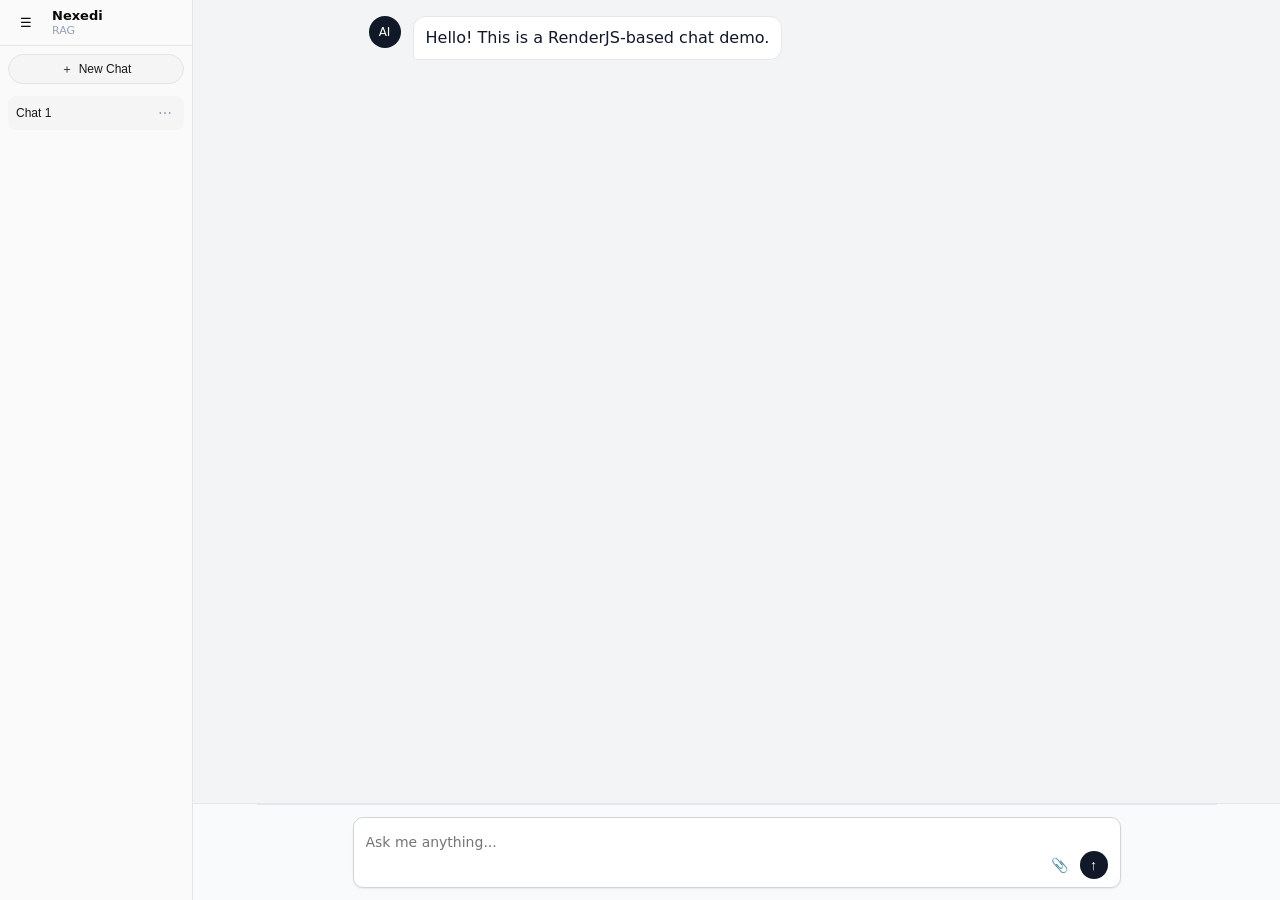
==== index.html @ e05e48a5 "initial commit" ====
<!doctype html>
<html>
  <head>
    <meta charset="utf-8">
    <title>RenderJS Chat + Sidebar Demo</title>

    <!-- 让移动端按设备宽度渲染 -->
    <meta name="viewport" content="width=device-width, initial-scale=1">

    <!-- Core dependencies -->
    <script src="rsvp.js"></script>
    <script src="renderjs.js"></script>

    <!-- Root gadget logic：负责 Chat / Prompt 的联动 -->
    <script src="index_gadget.js"></script>

    <!-- 颜色变量（sidebar.css） -->
    <link rel="stylesheet" href="sidebar.css">

    <style>
      html,
      body {
        height: 100%;
        font-size: 12px;
        -webkit-text-size-adjust: 100%;
        text-size-adjust: 100%;
      }

      body {
        margin: 0;
        font-family: system-ui, -apple-system, BlinkMacSystemFont, "Helvetica Neue",
          Arial, sans-serif;
        background: #f3f4f6;

        display: flex;
        flex-direction: column;
        overflow: hidden; /* 滚动交给内部容器 */
      }

      /* 顶层横向结构：左 Sidebar + 右主内容 */
      .app-shell {
        flex: 1;
        min-height: 0;

        display: flex;
        flex-direction: row;
      }

      /* 左侧 sidebar 容器（宽度由 sidebar gadget 内部控制） */
      [data-gadget-scope="sidebar"] {
        flex: 0 0 auto;
        /* 不设置宽度，由 sidebar 内部 .sidebar-root 决定 */
      }

      /* 右侧主内容区域 */
      .app-main {
        flex: 1 1 auto;
        min-width: 0;
        min-height: 0;

        display: flex;
        flex-direction: column;
      }

      /* 整个聊天布局（上方滚动 chat，下方固定 prompt） */
      .chat-layout {
        flex: 1;
        min-height: 0;

        display: flex;
        flex-direction: column;
      }

      /* 上方滚动区域：滚动条在最右边 */
      .chat-scroll {
        flex: 1;
        min-height: 0;

        width: 100%;
        overflow-y: auto;
        background: #f3f4f6;
      }

      /* 下方 Prompt 条：固定在底部 */
      .prompt-bar {
        border-top: 1px solid #e5e7eb;
        background: #f9fafb;
      }

      /* 中间一栏：居中，左右空白 */
      .page-center {
        width: 100%;
        max-width: 960px;
        margin: 0 auto;
        min-height: 0;

        display: flex;
        flex-direction: column;
      }

      /* 右侧的 chat gadget 容器 */
      [data-gadget-scope="chat"] {
        /* 在 page-center 内自然占满宽度即可 */
      }

      /* 右侧 prompt gadget 容器 */
      [data-gadget-scope="prompt"] {
        /* 样式主要在 prompt_input_gadget.html 内 */
      }
    </style>
  </head>
  <body>
    <div class="app-shell">
      <!-- 左侧 AppSidebar gadget -->
      <div
        data-gadget-url="app_sidebar_gadget.html"
        data-gadget-scope="sidebar"
        data-gadget-sandbox="public"
      ></div>

      <!-- 右侧主内容：Chat + Prompt -->
      <div class="app-main">
        <div class="chat-layout">
          <!-- 上方滚动区域：Chat Container -->
          <div class="chat-scroll">
            <div class="page-center">
              <div
                data-gadget-url="chat_container_gadget.html"
                data-gadget-scope="chat"
                data-gadget-sandbox="public"
              ></div>
            </div>
          </div>

          <!-- 下方固定 Prompt Input -->
          <div class="prompt-bar">
            <div class="page-center">
              <div
                data-gadget-url="prompt_input_gadget.html"
                data-gadget-scope="prompt"
                data-gadget-sandbox="public"
              ></div>
            </div>
          </div>
        </div>
      </div>
    </div>

    <noscript>Please enable JavaScript.</noscript>
  </body>
</html>
---- sidebar.css ----
@layer base {
  :root {
    --sidebar: oklch(0.985 0 0);
    --sidebar-foreground: oklch(0.145 0 0);
    --sidebar-primary: oklch(0.205 0 0);
    --sidebar-primary-foreground: oklch(0.985 0 0);
    --sidebar-accent: oklch(0.97 0 0);
    --sidebar-accent-foreground: oklch(0.205 0 0);
    --sidebar-border: oklch(0.922 0 0);
    --sidebar-ring: oklch(0.708 0 0);
  }

  .dark {
    --sidebar: oklch(0.205 0 0);
    --sidebar-foreground: oklch(0.985 0 0);
    --sidebar-primary: oklch(0.488 0.243 264.376);
    --sidebar-primary-foreground: oklch(0.985 0 0);
    --sidebar-accent: oklch(0.269 0 0);
    --sidebar-accent-foreground: oklch(0.985 0 0);
    --sidebar-border: oklch(1 0 0 / 10%);
    --sidebar-ring: oklch(0.439 0 0);
  }
}

/* ------------ App Sidebar layout & sessions ------------ */

:root {
  --app-sidebar-width: 16rem;      /* expanded */
  --app-sidebar-width-icon: 3rem;  /* collapsed */
}

/* 根容器：左侧栏 */
.sidebar-root {
  position: relative;
  z-index: 20;

  width: var(--app-sidebar-width);
  height: 100vh;          /* 用 height 而不是 min-height */

  background: var(--sidebar);
  color: var(--sidebar-foreground);

  display: flex;
  flex-direction: column;
  border-right: 1px solid var(--sidebar-border);

  transition: width 0.2s ease-in-out, transform 0.2s ease-in-out;
}

.sidebar-root.sidebar-root--collapsed {
  width: var(--app-sidebar-width-icon);
}

.sidebar-inner {
  display: flex;
  flex-direction: column;
  height: 100%;
}

/* Header */

.sidebar-header {
  display: flex;
  align-items: center;
  gap: 8px;
  padding: 8px 12px;
  border-bottom: 1px solid var(--sidebar-border);
  background: var(--sidebar);
}

.sidebar-toggle-btn {
  width: 28px;
  height: 28px;
  border-radius: 9999px;
  border: none;
  margin-right: 4px;

  display: inline-flex;
  align-items: center;
  justify-content: center;

  cursor: pointer;
  background: transparent;
  color: var(--sidebar-foreground);
}

.sidebar-toggle-btn:hover {
  background: var(--sidebar-accent);
  color: var(--sidebar-accent-foreground);
}

/* 品牌块 */

.sidebar-brand {
  display: flex;
  align-items: center;
  min-width: 0;
}

.sidebar-brand-text {
  display: flex;
  flex-direction: column;
  min-width: 0;
}

.sidebar-brand-title {
  font-size: 13px;
  font-weight: 600;
  line-height: 1.2;
}

.sidebar-brand-subtitle {
  font-size: 11px;
  color: rgba(148, 163, 184, 1);
}

/* -------- collapsed 状态的定制行为 -------- */

/* 折叠时隐藏品牌块，只剩按钮；按钮居中 */
.sidebar-root.sidebar-root--collapsed .sidebar-brand {
  display: none !important;
}

.sidebar-root.sidebar-root--collapsed .sidebar-header {
  justify-content: center;
}

/* 折叠时只保留一个 New Session 图标按钮，不显示 session 列表 */
.sidebar-root.sidebar-root--collapsed .sidebar-session-list {
  display: none !important;
}

/* 让 session 区域内内容居中，方便图标按钮居中显示 */
.sidebar-root.sidebar-root--collapsed .sidebar-session-area {
  align-items: center;
}

/* New Session 压成圆形 icon 按钮 */
.sidebar-root.sidebar-root--collapsed .sidebar-newchat-btn {
  width: 32px;
  height: 32px;
  padding: 0;
  border-radius: 9999px;

  display: inline-flex;
  align-items: center;
  justify-content: center;
}

/* 折叠时隐藏 New Session 的文字，只留图标 */
.sidebar-root.sidebar-root--collapsed .sidebar-newchat-btn-text {
  display: none !important;
}

/* 展开状态下的 Session 区域：占满剩余高度，并在内部滚动 */

.sidebar-session-area {
  flex: 1 1 auto;      /* 在 column 布局中占满 header 下面所有剩余高度 */
  min-height: 0;       /* 关键：允许高度被压缩，否则 overflow 不会触发 */
  padding: 8px;
  display: flex;
  flex-direction: column;
  gap: 8px;

  overflow-y: auto;    /* session 多的时候，这里会出现垂直滚动条 */
  overflow-x: hidden;
}

/* New Chat 按钮（展开状态） */

.sidebar-newchat-btn {
  display: inline-flex;
  align-items: center;
  justify-content: center;
  gap: 6px;

  padding: 6px 10px;
  border-radius: 9999px;
  border: 1px solid var(--sidebar-border);

  font-size: 12px;
  line-height: 1.4;
  background: var(--sidebar-accent);
  color: var(--sidebar-accent-foreground);
  cursor: pointer;

  transition: background-color 0.15s ease, color 0.15s ease,
    border-color 0.15s ease;
}

.sidebar-newchat-btn:hover {
  background: var(--sidebar-primary);
  color: var(--sidebar-primary-foreground);
  border-color: var(--sidebar-primary);
}

.sidebar-newchat-btn-icon {
  font-size: 12px;
}

.sidebar-newchat-btn-text {
  white-space: nowrap;
}

/* Sessions 列表（展开状态） */

.sidebar-session-list {
  margin-top: 4px;
  display: flex;
  flex-direction: column;
  gap: 4px;
}

.sidebar-session-item {
  position: relative;
  border-radius: 8px;
}

/* 主按钮：选中 session */
.sidebar-session-button {
  width: 100%;
  border: none;
  background: transparent;
  cursor: pointer;

  display: flex;
  align-items: center;
  justify-content: space-between; /* 左标题 + 右三点 */
  gap: 4px;

  padding: 6px 8px;
  border-radius: 8px;

  font-size: 12px;
  line-height: 1.4;
  color: var(--sidebar-foreground);

  transition: background-color 0.15s ease, color 0.15s ease;
}

.sidebar-session-button:hover {
  background: var(--sidebar-accent);
  color: var(--sidebar-accent-foreground);
}

.sidebar-session-button[data-active="true"] {
  background: var(--sidebar-accent);
  color: var(--sidebar-accent-foreground);
  font-weight: 500;
}

/* 左侧主内容：只有 title */

.sidebar-session-main {
  display: flex;
  align-items: center;
  gap: 6px;
  min-width: 0;
}

.sidebar-session-title {
  min-width: 0;
  white-space: nowrap;
  text-overflow: ellipsis;
  overflow: hidden;
}

/* 三点按钮：和标题在同一行 */

.sidebar-session-more-btn {
  flex-shrink: 0;
  border: none;
  background: transparent;
  cursor: pointer;

  width: 22px;
  height: 22px;
  border-radius: 9999px;

  display: inline-flex;
  align-items: center;
  justify-content: center;

  font-size: 14px;
  color: rgba(148, 163, 184, 1);
}

.sidebar-session-more-btn:hover {
  background: rgba(15, 23, 42, 0.06);
}

/* Popup 菜单 */

.sidebar-session-menu {
  position: absolute;
  right: 4px;
  top: 100%;
  margin-top: 4px;

  min-width: 120px;
  padding: 4px 0;
  border-radius: 8px;

  background: var(--sidebar);
  color: var(--sidebar-foreground);
  border: 1px solid var(--sidebar-border);
  box-shadow: 0 4px 10px rgba(15, 23, 42, 0.2);

  font-size: 12px;
  display: none;
  z-index: 30;
}

.sidebar-session-item.sidebar-session-item--menu-open
  > .sidebar-session-menu {
  display: block;
}

.sidebar-session-menu-item {
  width: 100%;
  padding: 4px 10px;
  border: none;
  background: transparent;
  text-align: left;
  font-size: 12px;
  line-height: 1.4;
  cursor: pointer;
}

.sidebar-session-menu-item:hover {
  background: var(--sidebar-accent);
  color: var(--sidebar-accent-foreground);
}

/* 移动端：抽屉 + 背景 */

@media (max-width: 768px) {
  .sidebar-root {
    position: fixed;
    inset: 0 auto 0 0;
    height: 100vh;
    transform: translateX(-100%);
    width: var(--app-sidebar-width);
  }

  .sidebar-root.sidebar-root--mobile-open {
    transform: translateX(0);
  }

  .sidebar-backdrop {
    position: fixed;
    inset: 0;
    background: rgba(15, 23, 42, 0.4);
    opacity: 0;
    pointer-events: none;
    transition: opacity 0.2s ease-in-out;
  }

  .sidebar-root.sidebar-root--mobile-open + .sidebar-backdrop {
    opacity: 1;
    pointer-events: auto;
  }
}

@media (min-width: 769px) {
  .sidebar-backdrop {
    display: none;
  }
}
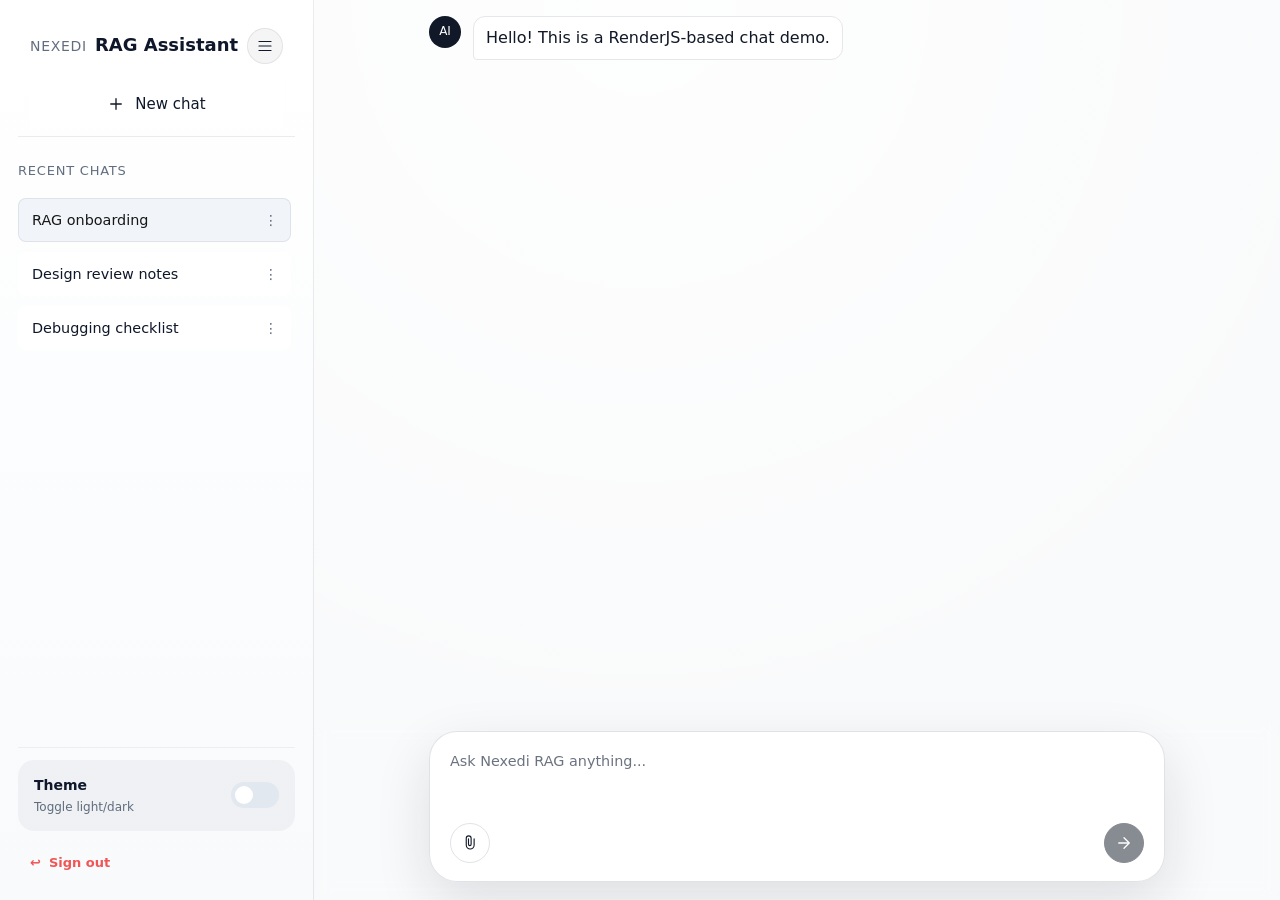
==== commit 3d49bec9: "Main entry point improvements" ====
--- a/index.html
+++ b/index.html
@@ -78,19 +78,11 @@
 
         width: 100%;
         overflow-y: auto;
-        background: #f3f4f6;
-      }
-
-      /* 下方 Prompt 条：固定在底部 */
-      .prompt-bar {
-        border-top: 1px solid #e5e7eb;
-        background: #f9fafb;
       }
 
       /* 中间一栏：居中，左右空白 */
       .page-center {
         width: 100%;
-        max-width: 960px;
         margin: 0 auto;
         min-height: 0;
 
@@ -133,7 +125,7 @@
           </div>
 
           <!-- 下方固定 Prompt Input -->
-          <div class="prompt-bar">
+          <div>
             <div class="page-center">
               <div
                 data-gadget-url="prompt_input_gadget.html"
--- a/sidebar.css
+++ b/sidebar.css
@@ -65,7 +65,6 @@
   gap: 8px;
   padding: 8px 12px;
   border-bottom: 1px solid var(--sidebar-border);
-  background: var(--sidebar);
 }
 
 .sidebar-toggle-btn {
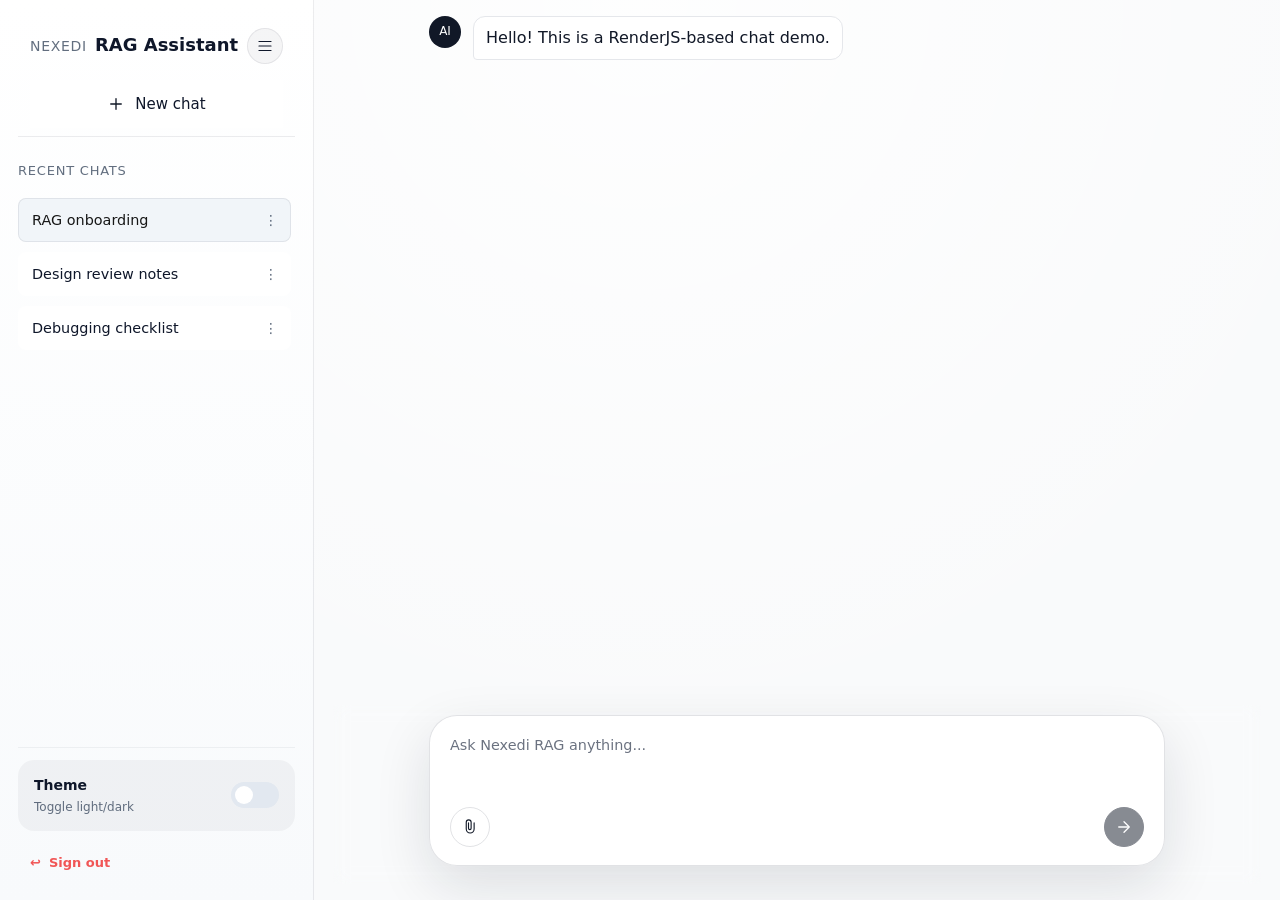
==== commit 5597e5be: "Add welcome page" ====
--- a/index.html
+++ b/index.html
@@ -62,13 +62,18 @@
         flex-direction: column;
       }
 
-      /* 整个聊天布局（上方滚动 chat，下方固定 prompt） */
+      /* 整个聊天布局（上方滚动 chat，下方固定 prompt 或欢迎页） */
       .chat-layout {
         flex: 1;
         min-height: 0;
 
         display: flex;
         flex-direction: column;
+        transition: background 0.2s ease;
+      }
+
+      .chat-layout[data-mode="landing"] .chat-scroll {
+        display: none;
       }
 
       /* 上方滚动区域：滚动条在最右边 */
@@ -95,9 +100,48 @@
         /* 在 page-center 内自然占满宽度即可 */
       }
 
-      /* 右侧 prompt gadget 容器 */
-      [data-gadget-scope="prompt"] {
-        /* 样式主要在 prompt_input_gadget.html 内 */
+      .prompt-zone {
+        flex: 0 0 auto;
+        padding: 0 0 16px;
+      }
+
+      .prompt-zone-inner {
+        width: 100%;
+        max-width: 960px;
+        margin: 0 auto;
+        padding: 0 16px;
+        display: flex;
+        flex-direction: column;
+        align-items: stretch;
+        gap: 16px;
+      }
+
+      .prompt-landing-title {
+        display: none;
+        text-align: center;
+        font-size: 2.2rem;
+        line-height: 1.25;
+        font-weight: 600;
+        margin: 0;
+        color: inherit;
+      }
+
+      .chat-layout[data-mode="landing"] .prompt-zone {
+        flex: 1;
+        display: flex;
+        align-items: center;
+        justify-content: center;
+        padding: 32px 0;
+      }
+
+      .chat-layout[data-mode="landing"] .prompt-zone-inner {
+        min-height: 60vh;
+        justify-content: center;
+        align-items: center;
+      }
+
+      .chat-layout[data-mode="landing"] .prompt-landing-title {
+        display: block;
       }
     </style>
   </head>
@@ -112,7 +156,7 @@
 
       <!-- 右侧主内容：Chat + Prompt -->
       <div class="app-main">
-        <div class="chat-layout">
+        <div class="chat-layout" data-role="chat-layout" data-mode="chat">
           <!-- 上方滚动区域：Chat Container -->
           <div class="chat-scroll">
             <div class="page-center">
@@ -125,13 +169,16 @@
           </div>
 
           <!-- 下方固定 Prompt Input -->
-          <div>
-            <div class="page-center">
-              <div
-                data-gadget-url="prompt_input_gadget.html"
-                data-gadget-scope="prompt"
-                data-gadget-sandbox="public"
-              ></div>
+          <div class="prompt-zone">
+            <div class="prompt-zone-inner">
+              <h2 class="prompt-landing-title">Nexedi RAG Assistant</h2>
+              <div class="page-center">
+                <div
+                  data-gadget-url="prompt_input_gadget.html"
+                  data-gadget-scope="prompt"
+                  data-gadget-sandbox="public"
+                ></div>
+              </div>
             </div>
           </div>
         </div>
@@ -141,4 +188,3 @@
     <noscript>Please enable JavaScript.</noscript>
   </body>
 </html>
-
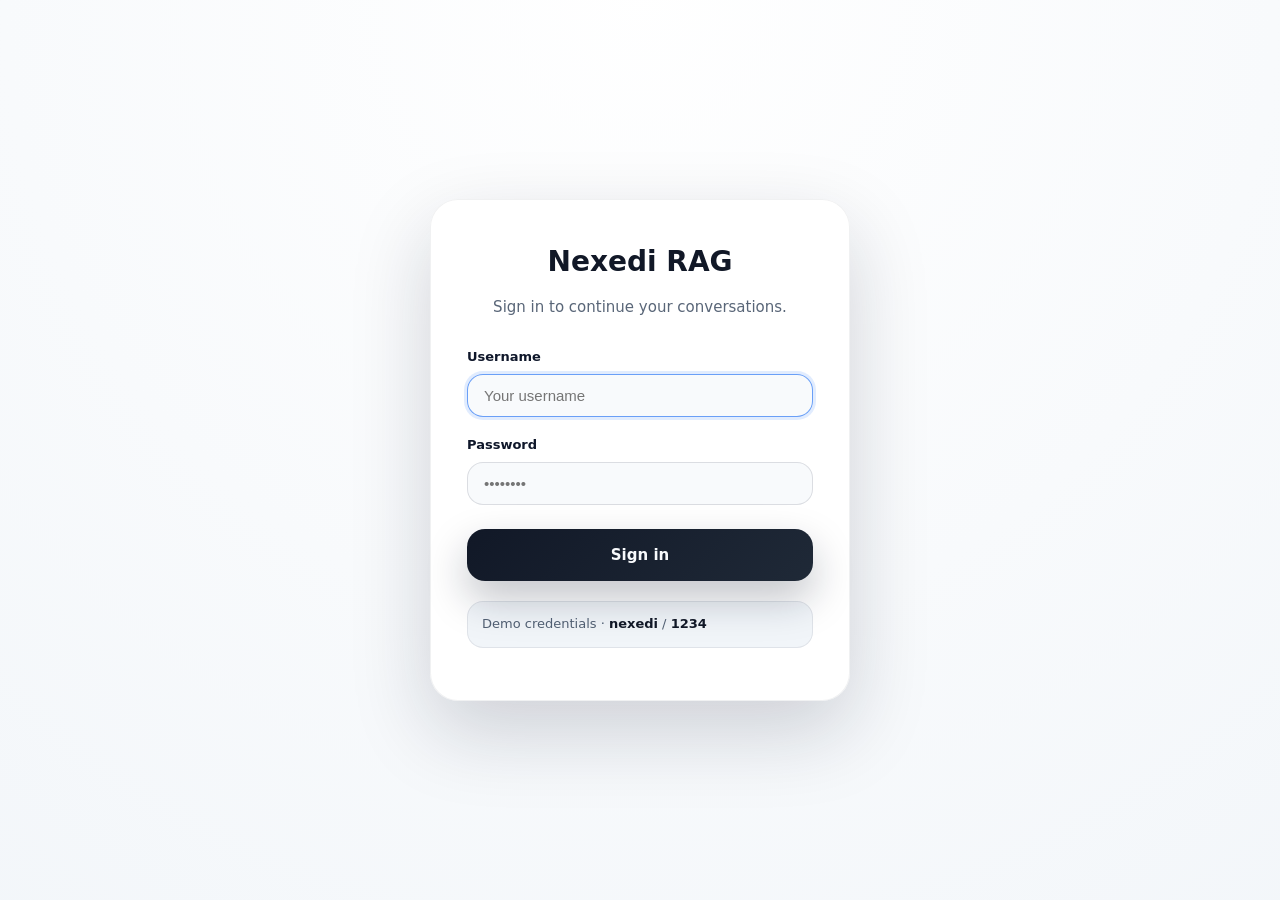
==== commit 33839e1d: "Add login page" ====
--- a/index.html
+++ b/index.html
@@ -35,6 +35,15 @@
         display: flex;
         flex-direction: column;
         overflow: hidden; /* 滚动交给内部容器 */
+      }
+
+      body[data-auth-state="locked"] .app-shell {
+        visibility: hidden;
+        pointer-events: none;
+      }
+
+      body[data-auth-state="unlocked"] .app-shell {
+        visibility: visible;
       }
 
       /* 顶层横向结构：左 Sidebar + 右主内容 */
@@ -140,12 +149,25 @@
         align-items: center;
       }
 
+      .auth-layer {
+        position: fixed;
+        inset: 0;
+        z-index: 50;
+        align-items: stretch;
+        justify-content: center;
+        background: radial-gradient(circle at top, rgba(15, 23, 42, 0.2), rgba(0, 0, 0, 0.65));
+      }
+
+      body[data-auth-state="unlocked"] .auth-layer {
+        display: none;
+      }
+
       .chat-layout[data-mode="landing"] .prompt-landing-title {
         display: block;
       }
     </style>
   </head>
-  <body>
+  <body data-auth-state="locked">
     <div class="app-shell">
       <!-- 左侧 AppSidebar gadget -->
       <div
@@ -185,6 +207,14 @@
       </div>
     </div>
 
+    <div class="auth-layer" data-role="auth-layer">
+      <div
+        data-gadget-url="auth_screen_gadget.html"
+        data-gadget-scope="auth"
+        data-gadget-sandbox="public"
+      ></div>
+    </div>
+
     <noscript>Please enable JavaScript.</noscript>
   </body>
 </html>
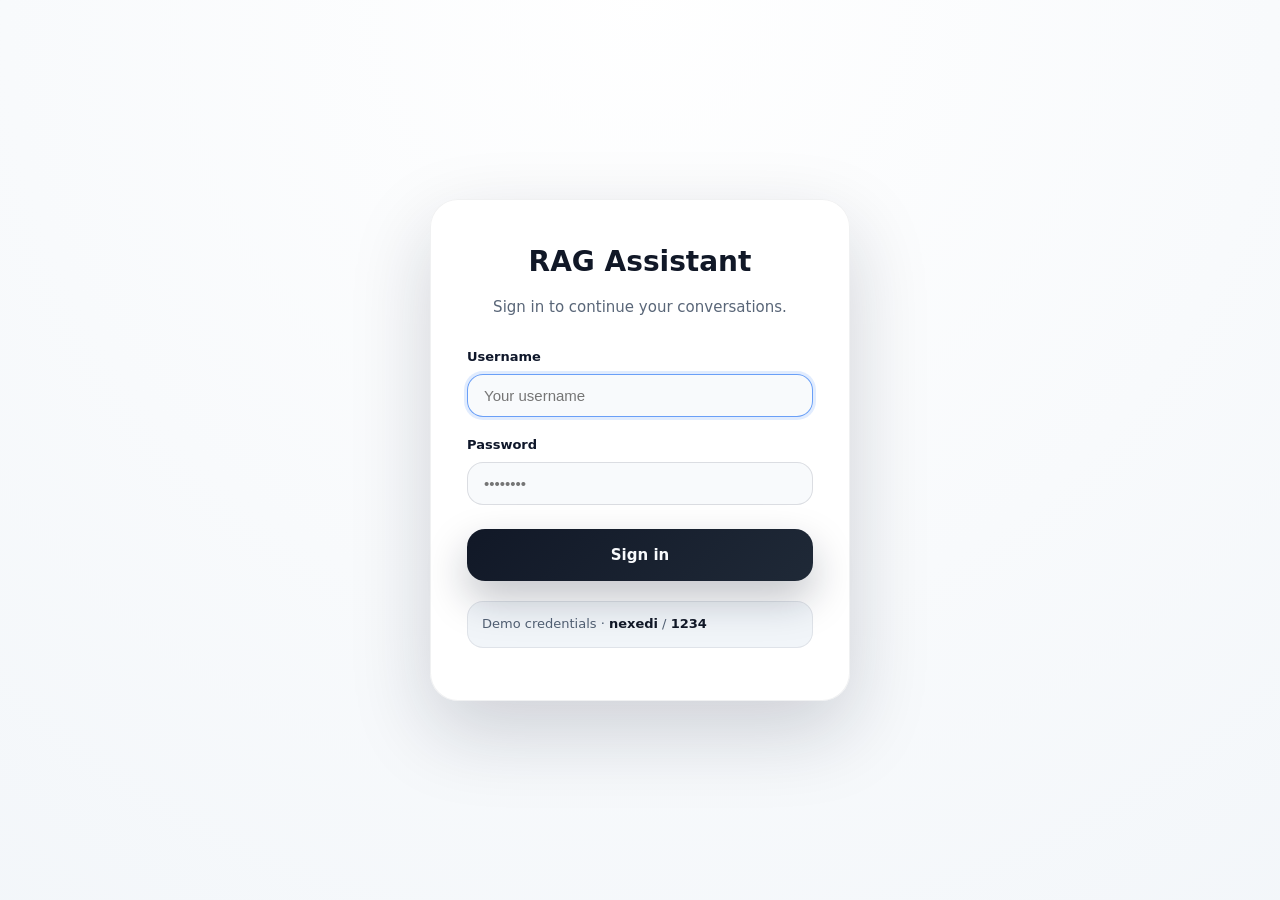
==== commit f8da8dd9: "Remove 'Nexedi' from the App" ====
--- a/index.html
+++ b/index.html
@@ -193,7 +193,7 @@
           <!-- 下方固定 Prompt Input -->
           <div class="prompt-zone">
             <div class="prompt-zone-inner">
-              <h2 class="prompt-landing-title">Nexedi RAG Assistant</h2>
+              <h2 class="prompt-landing-title">RAG Assistant</h2>
               <div class="page-center">
                 <div
                   data-gadget-url="prompt_input_gadget.html"
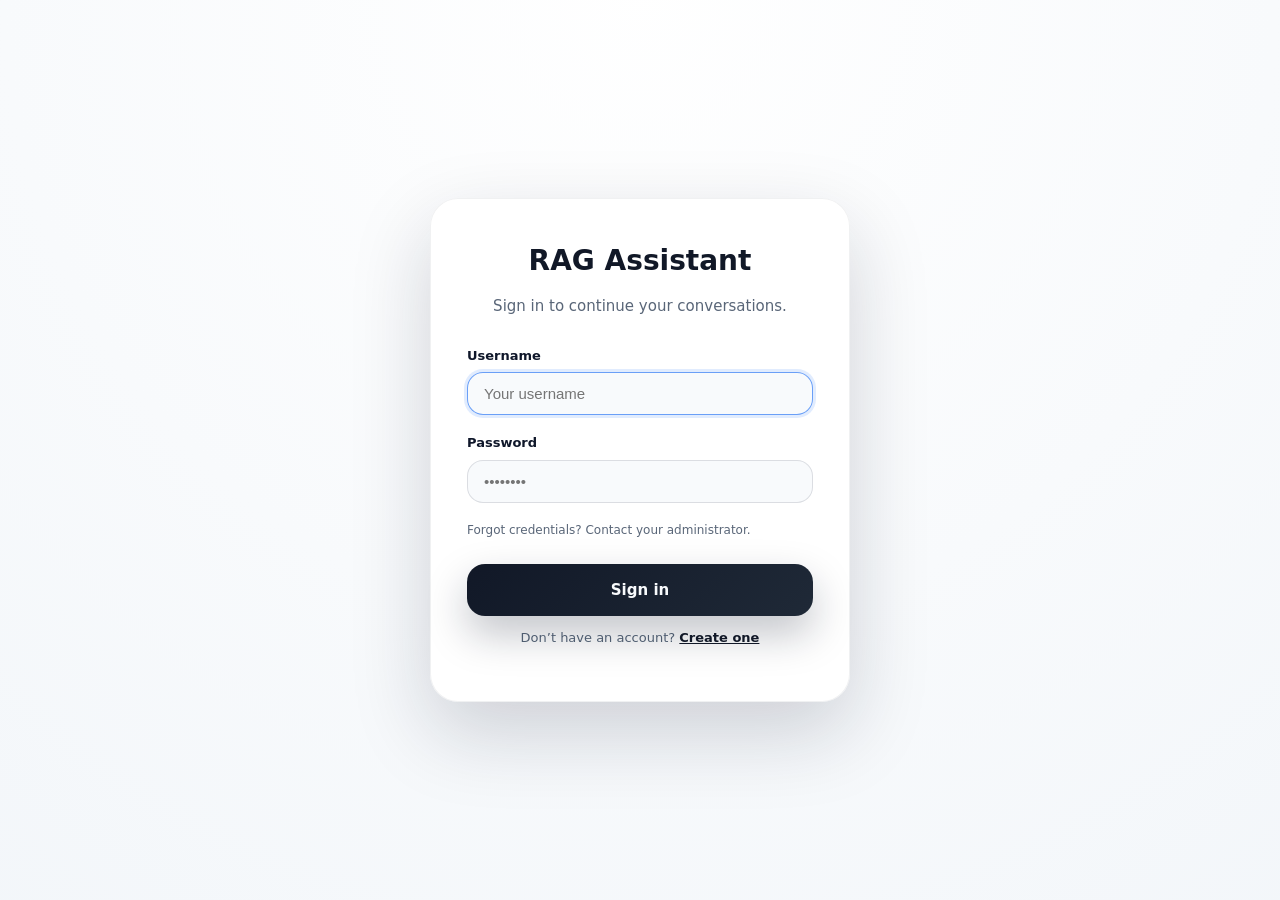
==== commit d710d530: "Add header bar in the mobile mode Also keep the chat container scroll behaviour and sidebar behaviou" ====
--- a/index.html
+++ b/index.html
@@ -35,6 +35,15 @@
         display: flex;
         flex-direction: column;
         overflow: hidden; /* 滚动交给内部容器 */
+        --app-header-bg: #ffffff;
+        --app-header-border: rgba(15, 23, 42, 0.08);
+        --app-header-foreground: #0f172a;
+      }
+
+      body.dark {
+        --app-header-bg: #0b1120;
+        --app-header-border: rgba(248, 250, 252, 0.15);
+        --app-header-foreground: #e2e8f0;
       }
 
       body[data-auth-state="locked"] .app-shell {
@@ -69,6 +78,37 @@
 
         display: flex;
         flex-direction: column;
+      }
+
+      .mobile-header {
+        display: none;
+      }
+
+      @media (max-width: 1024px) {
+        .mobile-header {
+          display: block;
+          position: sticky;
+          top: 0;
+          z-index: 5;
+          background: var(--app-header-bg);
+          border-bottom: 1px solid var(--app-header-border);
+          color: var(--app-header-foreground);
+        }
+
+        .mobile-header-inner {
+          padding: 0 16px;
+        }
+      }
+
+      .sr-only {
+        position: absolute;
+        width: 1px;
+        height: 1px;
+        padding: 0;
+        margin: -1px;
+        overflow: hidden;
+        clip: rect(0, 0, 0, 0);
+        border: 0;
       }
 
       /* 整个聊天布局（上方滚动 chat，下方固定 prompt 或欢迎页） */
@@ -168,7 +208,7 @@
     </style>
   </head>
   <body data-auth-state="locked">
-    <div class="app-shell">
+      <div class="app-shell">
       <!-- 左侧 AppSidebar gadget -->
       <div
         data-gadget-url="app_sidebar_gadget.html"
@@ -177,7 +217,17 @@
       ></div>
 
       <!-- 右侧主内容：Chat + Prompt -->
-      <div class="app-main">
+      <div class="app-main" data-role="app-main">
+        <div class="mobile-header" data-role="mobile-header-container">
+          <div class="mobile-header-inner">
+            <div
+              data-gadget-url="mobile_header_gadget.html"
+              data-gadget-scope="header"
+              data-gadget-sandbox="public"
+            ></div>
+          </div>
+        </div>
+
         <div class="chat-layout" data-role="chat-layout" data-mode="chat">
           <!-- 上方滚动区域：Chat Container -->
           <div class="chat-scroll">
